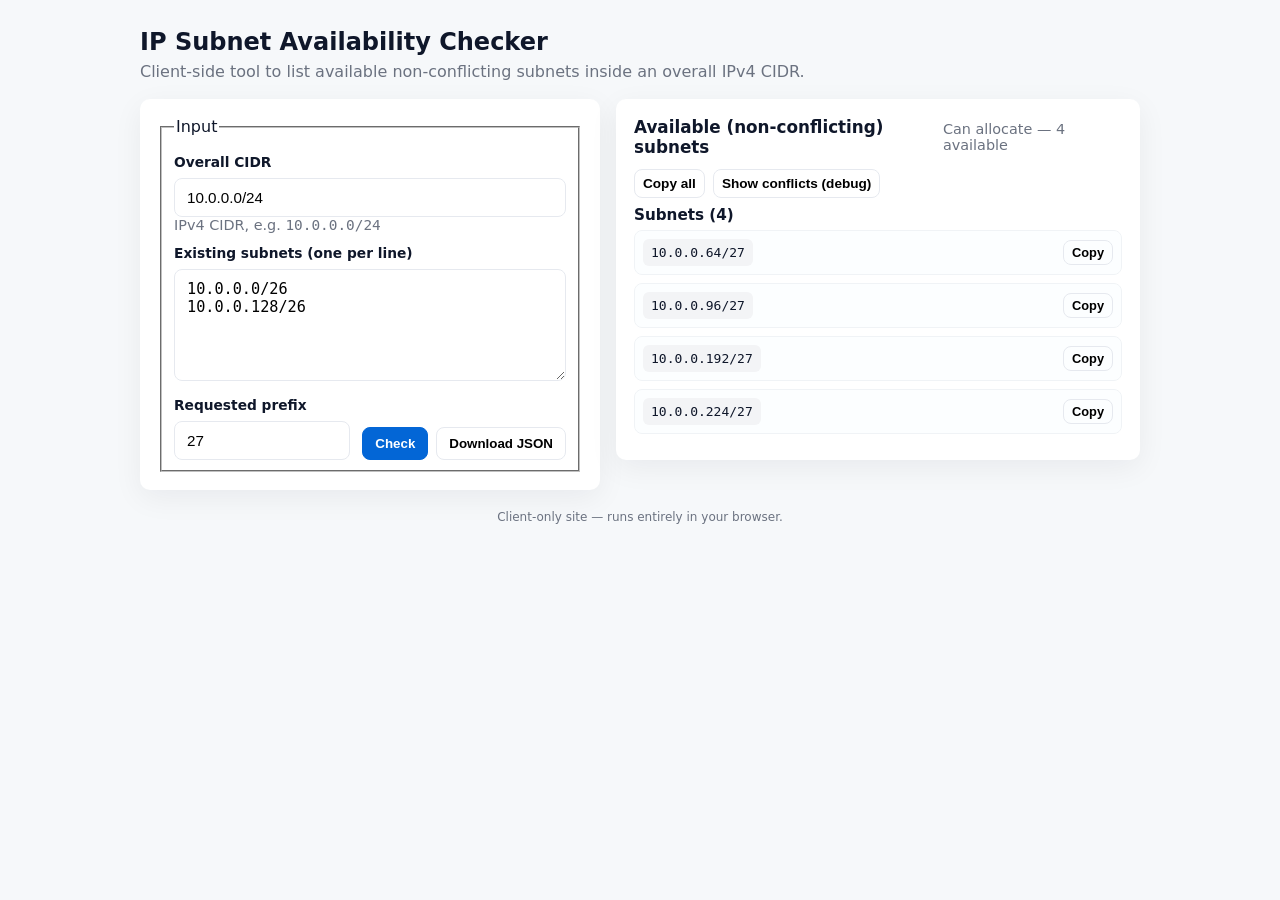
==== docs/index.html @ 4e76cd0f "updates" ====
<!doctype html>
<html lang="en">
<head>
  <meta charset="utf-8" />
  <title>IP Subnet Availability Checker</title>
  <meta name="viewport" content="width=device-width,initial-scale=1" />
  <link rel="stylesheet" href="style.css">
</head>
<body>
  <main class="container" role="main">
    <header class="header">
      <h1>IP Subnet Availability Checker</h1>
      <p class="lead">Client-side tool to list available non-conflicting subnets inside an overall IPv4 CIDR.</p>
    </header>

    <section class="grid">
      <form id="check-form" class="card form-card" novalidate>
        <fieldset>
          <legend>Input</legend>

          <label for="overall">Overall CIDR</label>
          <input id="overall" name="overall" type="text" inputmode="text" required
                 placeholder="10.0.0.0/24"
                 value="10.0.0.0/24"
                 aria-describedby="overall-help" />

          <div id="overall-help" class="muted">IPv4 CIDR, e.g. <code>10.0.0.0/24</code></div>

          <label for="existing">Existing subnets (one per line)</label>
          <textarea id="existing" name="existing" rows="5" placeholder="10.0.0.0/26\n10.0.0.128/26">10.0.0.0/26
10.0.0.128/26</textarea>

          <div class="row">
            <div style="flex:1">
              <label for="prefix">Requested prefix</label>
              <input id="prefix" name="prefix" type="number" min="0" max="32" required placeholder="26" value="27" />
            </div>

            <div class="actions-inline">
              <button id="ajax-check" type="button" class="btn primary">Check</button>
              <button id="download-json" type="button" class="btn">Download JSON</button>
            </div>
          </div>

          <div id="form-error" class="error" role="alert" aria-live="polite" style="display:none;"></div>
        </fieldset>
      </form>

      <aside id="results-card" class="card results-card" aria-live="polite">
        <div class="results-header">
          <h2>Available (non-conflicting) subnets</h2>
          <div id="summary" class="muted">No results yet</div>
        </div>

        <div id="spinner" class="spinner" aria-hidden="true" title="Loading" style="display:none;"></div>

        <div id="results-content" style="display:none;">
          <div class="result-actions">
            <button id="copy-all" class="btn small">Copy all</button>
            <button id="filter-toggle" class="btn small">Show conflicts (debug)</button>
          </div>

          <div id="available-section" class="available-section">
            <h3>Subnets (<span id="available-count">0</span>)</h3>
            <ul id="available-list" class="available-list" aria-live="polite"></ul>
          </div>

          <div id="debug-section" class="available-section" style="display:none;">
            <h3>All candidates with collisions (debug)</h3>
            <ul id="debug-list" class="available-list" aria-live="polite"></ul>
          </div>

          <div id="json-section" class="json-section" style="display:none;">
            <pre id="json-pre" class="json-pre"></pre>
          </div>
        </div>
      </aside>
    </section>

    <footer class="footer muted">
      <small>Client-only site — runs entirely in your browser.</small>
    </footer>
  </main>

  <script src="app.js"></script>
</body>
</html>
---- docs/style.css ----
:root{
  --max-width:1000px;
  --bg:#f6f8fa;
  --card:#ffffff;
  --muted:#6b7280;
  --accent:#0366d6;
  --accent-strong:#024a9d;
  --danger:#b00020;
  --radius:10px;
  --gap:16px;
  --shadow: 0 8px 30px rgba(16,24,40,0.06);
  --code-bg:#f3f4f6;
}

*{box-sizing:border-box}
body{
  margin:0;
  font-family: Inter, system-ui, -apple-system, "Segoe UI", Roboto, "Helvetica Neue", Arial;
  background:var(--bg);
  color:#0f172a;
  padding:28px 20px;
}

.container{
  max-width:var(--max-width);
  margin:0 auto;
}

.header{margin-bottom:18px}
.header h1{margin:0;font-size:1.5rem}
.lead{margin:6px 0 0;color:var(--muted)}

.grid{
  display:grid;
  grid-template-columns: 1fr;
  gap:var(--gap);
  align-items:start;
}

@media(min-width:920px){
  .grid{
    grid-template-columns: 460px 1fr;
  }
}

.card{
  background:var(--card);
  border-radius:var(--radius);
  box-shadow:var(--shadow);
  padding:18px;
  overflow:hidden;
}

.form-card label{display:block;margin-top:12px;font-weight:600;font-size:0.86rem}
.form-card input[type="text"],
.form-card input[type="number"],
.form-card textarea{
  width:100%;
  padding:10px 12px;
  margin-top:8px;
  border-radius:8px;
  border:1px solid #e6e9ef;
  background:#fff;
  font-size:0.95rem;
}

.row{display:flex;gap:12px;align-items:flex-end}
.actions-inline{display:flex;gap:8px;align-items:center}
.btn{
  display:inline-flex;
  align-items:center;
  gap:8px;
  padding:8px 12px;
  border-radius:8px;
  border:1px solid #e6e9ef;
  background:transparent;
  cursor:pointer;
  font-weight:600;
}
.btn.primary, .btn.primary:focus, .btn.primary:hover{background:var(--accent);color:white;border-color:var(--accent)}
.btn.small{padding:6px 8px;font-size:0.85rem}
.btn.tiny{padding:4px 8px;font-size:0.8rem}
.muted{color:var(--muted);font-size:0.9rem}

.results-header{display:flex;justify-content:space-between;align-items:center}
.results-header h2{margin:0;font-size:1.05rem}
.result-actions{display:flex;gap:8px;margin:12px 0 8px}

.available-section h3{margin:8px 0 6px;font-size:0.95rem}
.available-list{list-style:none;padding:0;margin:0}
.available-item{display:flex;justify-content:space-between;align-items:center;padding:8px;border-radius:8px;border:1px solid #f0f3f6;margin-bottom:8px;background:#fcfeff}
.available-item code{background:var(--code-bg);padding:6px 8px;border-radius:6px}
.none{color:var(--muted);padding:8px}

/* Json styling */
.json-section{margin-top:12px;background:#0b1221;color:#e6eef8;border-radius:8px;padding:12px;overflow:auto}
.json-pre{white-space:pre-wrap;font-family:ui-monospace, SFMono-Regular, Menlo, Monaco, "Roboto Mono", monospace;font-size:0.85rem; color:#dbeafe}

/* spinner */
.spinner{
  width:36px;height:36px;border-radius:50%;
  border:4px solid rgba(3,102,214,0.15);
  border-top-color:var(--accent);
  animation:spin 1s linear infinite;margin:12px auto;
}
@keyframes spin{to{transform:rotate(360deg)}}

/* errors */
.error{background:#fff1f2;border:1px solid #fca5a5;color:var(--danger);padding:8px;border-radius:8px;margin-top:12px}

/* footer */
.footer{margin-top:18px;text-align:center}

/* small helpers */
.code{background:var(--code-bg);padding:4px 8px;border-radius:6px}
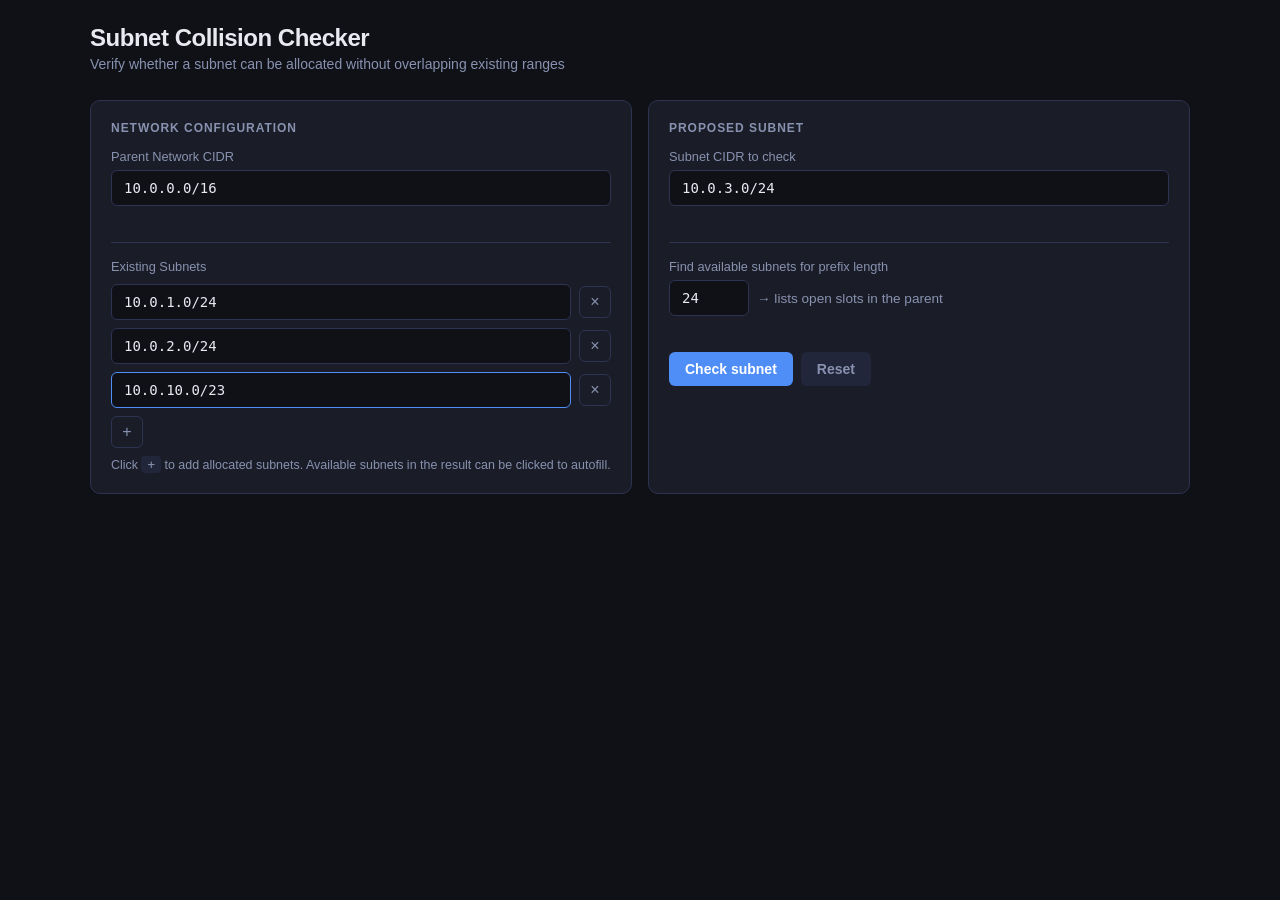
==== commit 1a3a8e0b: "swap for claude creation" ====
--- a/docs/index.html
+++ b/docs/index.html
@@ -1,87 +1,718 @@
-<!doctype html>
+<!DOCTYPE html>
 <html lang="en">
 <head>
-  <meta charset="utf-8" />
-  <title>IP Subnet Availability Checker</title>
-  <meta name="viewport" content="width=device-width,initial-scale=1" />
-  <link rel="stylesheet" href="style.css">
+  <meta charset="UTF-8">
+  <meta name="viewport" content="width=device-width, initial-scale=1.0">
+  <title>Subnet Collision Checker</title>
+  <style>
+    *, *::before, *::after { box-sizing: border-box; margin: 0; padding: 0; }
+
+    :root {
+      --bg: #0f1117;
+      --surface: #1a1d27;
+      --surface2: #22263a;
+      --border: #2e3352;
+      --accent: #4f8ef7;
+      --accent-dim: #2d5099;
+      --green: #3dd68c;
+      --green-dim: #1a5c3d;
+      --red: #f75f5f;
+      --red-dim: #5c1a1a;
+      --yellow: #f7c948;
+      --yellow-dim: #5c4a1a;
+      --text: #e8eaf0;
+      --text-dim: #8892b0;
+      --font: 'SF Mono', 'Fira Code', 'Consolas', monospace;
+    }
+
+    body {
+      font-family: -apple-system, BlinkMacSystemFont, 'Segoe UI', sans-serif;
+      background: var(--bg);
+      color: var(--text);
+      min-height: 100vh;
+      padding: 24px 16px;
+    }
+
+    h1 {
+      font-size: 1.5rem;
+      font-weight: 700;
+      letter-spacing: -0.02em;
+      margin-bottom: 4px;
+    }
+
+    .subtitle {
+      color: var(--text-dim);
+      font-size: 0.875rem;
+      margin-bottom: 28px;
+    }
+
+    .grid {
+      display: grid;
+      grid-template-columns: 1fr 1fr;
+      gap: 16px;
+      max-width: 1100px;
+      margin: 0 auto;
+    }
+
+    @media (max-width: 720px) { .grid { grid-template-columns: 1fr; } }
+
+    .card {
+      background: var(--surface);
+      border: 1px solid var(--border);
+      border-radius: 10px;
+      padding: 20px;
+    }
+
+    .card-title {
+      font-size: 0.75rem;
+      font-weight: 600;
+      text-transform: uppercase;
+      letter-spacing: 0.08em;
+      color: var(--text-dim);
+      margin-bottom: 14px;
+    }
+
+    label {
+      display: block;
+      font-size: 0.8rem;
+      color: var(--text-dim);
+      margin-bottom: 6px;
+    }
+
+    input[type="text"] {
+      width: 100%;
+      background: var(--bg);
+      border: 1px solid var(--border);
+      border-radius: 6px;
+      padding: 9px 12px;
+      color: var(--text);
+      font-family: var(--font);
+      font-size: 0.875rem;
+      outline: none;
+      transition: border-color 0.15s;
+    }
+
+    input[type="text"]:focus { border-color: var(--accent); }
+    input[type="text"].error { border-color: var(--red); }
+    input[type="text"].valid { border-color: var(--green); }
+
+    .input-error {
+      font-size: 0.75rem;
+      color: var(--red);
+      margin-top: 4px;
+      min-height: 16px;
+    }
+
+    .subnet-row {
+      display: flex;
+      gap: 8px;
+      align-items: center;
+      margin-bottom: 8px;
+    }
+
+    .subnet-row input { flex: 1; }
+
+    .btn-icon {
+      background: none;
+      border: 1px solid var(--border);
+      border-radius: 6px;
+      width: 32px;
+      height: 32px;
+      cursor: pointer;
+      color: var(--text-dim);
+      font-size: 1rem;
+      display: flex;
+      align-items: center;
+      justify-content: center;
+      transition: all 0.15s;
+      flex-shrink: 0;
+    }
+
+    .btn-icon:hover { border-color: var(--red); color: var(--red); }
+    .btn-icon.add:hover { border-color: var(--green); color: var(--green); }
+
+    .btn {
+      display: inline-flex;
+      align-items: center;
+      gap: 6px;
+      background: var(--accent);
+      color: #fff;
+      border: none;
+      border-radius: 6px;
+      padding: 9px 16px;
+      font-size: 0.875rem;
+      font-weight: 600;
+      cursor: pointer;
+      transition: opacity 0.15s;
+    }
+
+    .btn:hover { opacity: 0.85; }
+    .btn.secondary { background: var(--surface2); color: var(--text-dim); }
+    .btn.secondary:hover { color: var(--text); opacity: 1; }
+
+    .btn-row { display: flex; gap: 8px; margin-top: 16px; flex-wrap: wrap; }
+
+    /* Result panel */
+    .result-card {
+      grid-column: 1 / -1;
+    }
+
+    .result-hidden { display: none; }
+
+    .result-banner {
+      display: flex;
+      align-items: center;
+      gap: 12px;
+      padding: 14px 16px;
+      border-radius: 8px;
+      margin-bottom: 16px;
+      font-weight: 600;
+    }
+
+    .result-banner.ok   { background: var(--green-dim);  color: var(--green); border: 1px solid #2a7a50; }
+    .result-banner.fail { background: var(--red-dim);    color: var(--red);   border: 1px solid #7a2a2a; }
+    .result-banner.warn { background: var(--yellow-dim); color: var(--yellow);border: 1px solid #7a6020; }
+
+    .result-banner .icon { font-size: 1.3rem; }
+
+    .checks { list-style: none; display: flex; flex-direction: column; gap: 6px; margin-bottom: 16px; }
+
+    .check-item {
+      display: flex;
+      align-items: flex-start;
+      gap: 10px;
+      font-size: 0.875rem;
+      padding: 8px 12px;
+      border-radius: 6px;
+      background: var(--surface2);
+    }
+
+    .check-item .dot {
+      width: 8px; height: 8px;
+      border-radius: 50%;
+      margin-top: 5px;
+      flex-shrink: 0;
+    }
+
+    .check-item.pass .dot { background: var(--green); }
+    .check-item.fail .dot { background: var(--red); }
+    .check-item.info .dot { background: var(--accent); }
+
+    .check-item .label { flex: 1; }
+    .check-item .mono  { font-family: var(--font); color: var(--text-dim); font-size: 0.8rem; }
+
+    /* Visual map */
+    .map-title { font-size: 0.75rem; color: var(--text-dim); margin-bottom: 8px; }
+
+    .map-container {
+      position: relative;
+      height: 48px;
+      background: var(--bg);
+      border: 1px solid var(--border);
+      border-radius: 6px;
+      overflow: hidden;
+      margin-bottom: 12px;
+    }
+
+    .map-bar {
+      position: absolute;
+      top: 6px; bottom: 6px;
+      border-radius: 4px;
+      display: flex;
+      align-items: center;
+      justify-content: center;
+      font-size: 0.7rem;
+      font-family: var(--font);
+      white-space: nowrap;
+      overflow: hidden;
+      transition: opacity 0.2s;
+    }
+
+    .map-bar.existing  { background: var(--accent-dim); color: var(--accent); border: 1px solid var(--accent); }
+    .map-bar.proposed.ok   { background: var(--green-dim);  color: var(--green); border: 1px solid var(--green); }
+    .map-bar.proposed.fail { background: var(--red-dim);    color: var(--red);   border: 1px solid var(--red); }
+
+    .map-legend { display: flex; gap: 16px; flex-wrap: wrap; }
+    .legend-item { display: flex; align-items: center; gap: 6px; font-size: 0.75rem; color: var(--text-dim); }
+    .legend-dot  { width: 10px; height: 10px; border-radius: 3px; }
+
+    /* Available subnets */
+    .avail-section { margin-top: 16px; }
+    .avail-title { font-size: 0.8rem; color: var(--text-dim); margin-bottom: 8px; }
+    .avail-grid { display: flex; flex-wrap: wrap; gap: 6px; }
+    .avail-chip {
+      background: var(--green-dim);
+      color: var(--green);
+      border: 1px solid #2a7a50;
+      border-radius: 20px;
+      padding: 3px 10px;
+      font-family: var(--font);
+      font-size: 0.78rem;
+      cursor: pointer;
+      transition: opacity 0.15s;
+    }
+    .avail-chip:hover { opacity: 0.7; }
+    .avail-more { color: var(--text-dim); font-size: 0.78rem; align-self: center; }
+
+    .section-sep { border: none; border-top: 1px solid var(--border); margin: 16px 0; }
+
+    /* Info tooltip */
+    .info { font-size: 0.78rem; color: var(--text-dim); margin-top: 8px; }
+    .tag  { display: inline-block; background: var(--surface2); border-radius: 4px; padding: 1px 6px; font-family: var(--font); }
+  </style>
 </head>
 <body>
-  <main class="container" role="main">
-    <header class="header">
-      <h1>IP Subnet Availability Checker</h1>
-      <p class="lead">Client-side tool to list available non-conflicting subnets inside an overall IPv4 CIDR.</p>
-    </header>
-
-    <section class="grid">
-      <form id="check-form" class="card form-card" novalidate>
-        <fieldset>
-          <legend>Input</legend>
-
-          <label for="overall">Overall CIDR</label>
-          <input id="overall" name="overall" type="text" inputmode="text" required
-                 placeholder="10.0.0.0/24"
-                 value="10.0.0.0/24"
-                 aria-describedby="overall-help" />
-
-          <div id="overall-help" class="muted">IPv4 CIDR, e.g. <code>10.0.0.0/24</code></div>
-
-          <label for="existing">Existing subnets (one per line)</label>
-          <textarea id="existing" name="existing" rows="5" placeholder="10.0.0.0/26\n10.0.0.128/26">10.0.0.0/26
-10.0.0.128/26</textarea>
-
-          <div class="row">
-            <div style="flex:1">
-              <label for="prefix">Requested prefix</label>
-              <input id="prefix" name="prefix" type="number" min="0" max="32" required placeholder="26" value="27" />
-            </div>
-
-            <div class="actions-inline">
-              <button id="ajax-check" type="button" class="btn primary">Check</button>
-              <button id="download-json" type="button" class="btn">Download JSON</button>
-            </div>
-          </div>
-
-          <div id="form-error" class="error" role="alert" aria-live="polite" style="display:none;"></div>
-        </fieldset>
-      </form>
-
-      <aside id="results-card" class="card results-card" aria-live="polite">
-        <div class="results-header">
-          <h2>Available (non-conflicting) subnets</h2>
-          <div id="summary" class="muted">No results yet</div>
+
+<div style="max-width:1100px;margin:0 auto">
+  <h1>Subnet Collision Checker</h1>
+  <p class="subtitle">Verify whether a subnet can be allocated without overlapping existing ranges</p>
+
+  <div class="grid">
+
+    <!-- Left: Parent + Existing -->
+    <div class="card">
+      <div class="card-title">Network Configuration</div>
+
+      <label>Parent Network CIDR</label>
+      <input type="text" id="parent-cidr" placeholder="e.g. 10.0.0.0/8" autocomplete="off" spellcheck="false">
+      <div class="input-error" id="parent-err"></div>
+
+      <hr class="section-sep">
+
+      <label style="margin-bottom:10px">Existing Subnets</label>
+      <div id="subnet-list"></div>
+
+      <button class="btn-icon add" id="add-subnet-btn" title="Add subnet" style="margin-top:4px">+</button>
+      <div class="info">Click <span class="tag">+</span> to add allocated subnets. Available subnets in the result can be clicked to autofill.</div>
+    </div>
+
+    <!-- Right: Proposed -->
+    <div class="card">
+      <div class="card-title">Proposed Subnet</div>
+
+      <label>Subnet CIDR to check</label>
+      <input type="text" id="proposed-cidr" placeholder="e.g. 10.1.0.0/24" autocomplete="off" spellcheck="false">
+      <div class="input-error" id="proposed-err"></div>
+
+      <hr class="section-sep">
+
+      <label>Find available subnets for prefix length</label>
+      <div style="display:flex;gap:8px;align-items:center">
+        <input type="text" id="find-prefix" placeholder="e.g. 24" style="width:80px" autocomplete="off">
+        <span style="color:var(--text-dim);font-size:0.85rem">→ lists open slots in the parent</span>
+      </div>
+      <div class="input-error" id="find-err"></div>
+
+      <div class="btn-row">
+        <button class="btn" id="check-btn">Check subnet</button>
+        <button class="btn secondary" id="reset-btn">Reset</button>
+      </div>
+    </div>
+
+    <!-- Result -->
+    <div class="card result-card result-hidden" id="result-card">
+      <div class="card-title">Result</div>
+
+      <div class="result-banner" id="result-banner">
+        <span class="icon" id="result-icon"></span>
+        <span id="result-msg"></span>
+      </div>
+
+      <ul class="checks" id="checks-list"></ul>
+
+      <div id="map-section" class="result-hidden">
+        <div class="map-title">Address space map (relative to parent network)</div>
+        <div class="map-container" id="map-container"></div>
+        <div class="map-legend">
+          <div class="legend-item"><div class="legend-dot" style="background:var(--accent)"></div>Existing subnet</div>
+          <div class="legend-item"><div class="legend-dot" style="background:var(--green)"></div>Proposed (no collision)</div>
+          <div class="legend-item"><div class="legend-dot" style="background:var(--red)"></div>Proposed (collision)</div>
         </div>
-
-        <div id="spinner" class="spinner" aria-hidden="true" title="Loading" style="display:none;"></div>
-
-        <div id="results-content" style="display:none;">
-          <div class="result-actions">
-            <button id="copy-all" class="btn small">Copy all</button>
-            <button id="filter-toggle" class="btn small">Show conflicts (debug)</button>
-          </div>
-
-          <div id="available-section" class="available-section">
-            <h3>Subnets (<span id="available-count">0</span>)</h3>
-            <ul id="available-list" class="available-list" aria-live="polite"></ul>
-          </div>
-
-          <div id="debug-section" class="available-section" style="display:none;">
-            <h3>All candidates with collisions (debug)</h3>
-            <ul id="debug-list" class="available-list" aria-live="polite"></ul>
-          </div>
-
-          <div id="json-section" class="json-section" style="display:none;">
-            <pre id="json-pre" class="json-pre"></pre>
-          </div>
-        </div>
-      </aside>
-    </section>
-
-    <footer class="footer muted">
-      <small>Client-only site — runs entirely in your browser.</small>
-    </footer>
-  </main>
-
-  <script src="app.js"></script>
+      </div>
+
+      <div id="avail-section" class="avail-section result-hidden">
+        <hr class="section-sep">
+        <div class="avail-title" id="avail-title">Available subnets</div>
+        <div class="avail-grid" id="avail-grid"></div>
+      </div>
+    </div>
+
+  </div>
+</div>
+
+<script>
+// ─── IP Math ──────────────────────────────────────────────────────────────────
+
+function ipToInt(ip) {
+  const parts = ip.split('.');
+  if (parts.length !== 4) return null;
+  let v = 0;
+  for (const p of parts) {
+    const n = parseInt(p, 10);
+    if (isNaN(n) || n < 0 || n > 255) return null;
+    v = (v * 256 + n) >>> 0;
+  }
+  return v >>> 0;
+}
+
+function intToIp(n) {
+  return [(n >>> 24) & 0xFF, (n >>> 16) & 0xFF, (n >>> 8) & 0xFF, n & 0xFF].join('.');
+}
+
+function parseCIDR(cidr) {
+  cidr = cidr.trim();
+  const slash = cidr.indexOf('/');
+  if (slash === -1) return null;
+  const ip = cidr.slice(0, slash);
+  const prefix = parseInt(cidr.slice(slash + 1), 10);
+  if (isNaN(prefix) || prefix < 0 || prefix > 32) return null;
+  const addr = ipToInt(ip);
+  if (addr === null) return null;
+  const mask   = prefix === 0 ? 0 : ((~0 << (32 - prefix)) >>> 0);
+  const network = (addr & mask) >>> 0;
+  const bcast   = (network | (~mask >>> 0)) >>> 0;
+  return { cidr, ip, prefix, addr, mask, network, bcast };
+}
+
+function overlaps(a, b) {
+  return a.network <= b.bcast && b.network <= a.bcast;
+}
+
+function contains(parent, child) {
+  return parent.network <= child.network && child.bcast <= parent.bcast;
+}
+
+function networkCIDR(n) {
+  const c = parseCIDR(n.cidr);
+  return intToIp(c.network) + '/' + c.prefix;
+}
+
+// Find up to `limit` available subnets of prefix length `plen` within parent, avoiding `existing`
+function findAvailable(parent, existing, plen, limit = 20) {
+  if (plen < parent.prefix || plen > 32) return [];
+  const size  = plen === 32 ? 1 : (1 << (32 - plen)) >>> 0;
+  const results = [];
+  let cursor = parent.network;
+
+  while (cursor <= parent.bcast && results.length < limit) {
+    // align cursor to subnet boundary
+    const aligned = (Math.floor(cursor / size) * size) >>> 0;
+    const candidate = {
+      network: aligned,
+      bcast: (aligned + size - 1) >>> 0,
+      prefix: plen,
+      cidr: intToIp(aligned) + '/' + plen,
+    };
+
+    if (candidate.bcast > parent.bcast) break;
+
+    const collision = existing.some(e => overlaps(e, candidate));
+    if (!collision) {
+      results.push(candidate.cidr);
+      cursor = (candidate.bcast + 1) >>> 0;
+    } else {
+      // skip past the conflicting existing subnet
+      const blocker = existing.find(e => overlaps(e, candidate));
+      cursor = blocker ? (blocker.bcast + 1) >>> 0 : (candidate.bcast + 1) >>> 0;
+    }
+
+    if (cursor === 0) break; // wrapped around
+  }
+  return results;
+}
+
+// ─── State ────────────────────────────────────────────────────────────────────
+
+let subnetCount = 0;
+
+function addSubnetRow(value = '') {
+  const list = document.getElementById('subnet-list');
+  const id = ++subnetCount;
+  const row = document.createElement('div');
+  row.className = 'subnet-row';
+  row.dataset.id = id;
+  row.innerHTML = `
+    <input type="text" id="subnet-${id}" placeholder="e.g. 10.0.1.0/24" autocomplete="off" spellcheck="false" value="${value}">
+    <button class="btn-icon" title="Remove" onclick="removeRow(${id})">×</button>
+  `;
+  list.appendChild(row);
+  document.getElementById(`subnet-${id}`).focus();
+}
+
+function removeRow(id) {
+  const row = document.querySelector(`.subnet-row[data-id="${id}"]`);
+  if (row) row.remove();
+}
+
+function getSubnets() {
+  return [...document.querySelectorAll('#subnet-list input')].map(i => i.value.trim()).filter(Boolean);
+}
+
+// ─── Validation helpers ───────────────────────────────────────────────────────
+
+function setValid(inputId, errId, ok, msg = '') {
+  const el = document.getElementById(inputId);
+  const err = document.getElementById(errId);
+  el.classList.toggle('error', !ok && msg !== '');
+  el.classList.toggle('valid', ok);
+  err.textContent = ok ? '' : msg;
+  return ok;
+}
+
+// ─── Check ────────────────────────────────────────────────────────────────────
+
+function check() {
+  const parentRaw   = document.getElementById('parent-cidr').value.trim();
+  const proposedRaw = document.getElementById('proposed-cidr').value.trim();
+  const findPfxRaw  = document.getElementById('find-prefix').value.trim();
+
+  // --- Parse parent
+  const parent = parseCIDR(parentRaw);
+  if (!parent) {
+    setValid('parent-cidr', 'parent-err', false, 'Invalid CIDR (e.g. 10.0.0.0/8)');
+    return;
+  }
+  // Warn if address isn't canonical
+  const canonicalParent = intToIp(parent.network) + '/' + parent.prefix;
+  setValid('parent-cidr', 'parent-err', true);
+
+  // --- Parse existing subnets
+  const rawSubnets = getSubnets();
+  const existingParsed = rawSubnets.map(s => ({ raw: s, parsed: parseCIDR(s) }));
+  const badSubnet = existingParsed.find(e => !e.parsed);
+  if (badSubnet) {
+    showError(`Invalid existing subnet: "${badSubnet.raw}"`);
+    return;
+  }
+  const existing = existingParsed.map(e => e.parsed);
+
+  // --- Parse proposed
+  let proposed = null;
+  if (proposedRaw) {
+    proposed = parseCIDR(proposedRaw);
+    if (!proposed) {
+      setValid('proposed-cidr', 'proposed-err', false, 'Invalid CIDR');
+      return;
+    }
+    setValid('proposed-cidr', 'proposed-err', true);
+  }
+
+  // --- Parse find-prefix
+  let findPfx = null;
+  if (findPfxRaw) {
+    findPfx = parseInt(findPfxRaw, 10);
+    if (isNaN(findPfx) || findPfx < 0 || findPfx > 32) {
+      setValid('find-prefix', 'find-err', false, 'Must be 0–32');
+      return;
+    }
+    setValid('find-prefix', 'find-err', true);
+  }
+
+  // --- Run checks
+  const checks = [];
+  let overallOk = true;
+
+  if (proposed) {
+    // Check 1: canonical form
+    const canonicalProposed = intToIp(proposed.network) + '/' + proposed.prefix;
+    const isCanonical = canonicalProposed === proposedRaw || canonicalProposed === proposed.cidr.replace(/\s/g, '');
+    checks.push({
+      type: 'info',
+      label: 'Network address',
+      mono: canonicalProposed,
+    });
+
+    // Check 2: fits in parent
+    const fits = contains(parent, proposed);
+    if (!fits) overallOk = false;
+    checks.push({
+      type: fits ? 'pass' : 'fail',
+      label: fits
+        ? `Fits within parent network ${canonicalParent}`
+        : `Outside parent network ${canonicalParent}`,
+      mono: `${intToIp(proposed.network)} – ${intToIp(proposed.bcast)}`,
+    });
+
+    // Check 3: collision with each existing
+    const colliders = existing.filter(e => overlaps(e, proposed));
+    if (colliders.length > 0) overallOk = false;
+
+    if (colliders.length === 0) {
+      checks.push({
+        type: 'pass',
+        label: existing.length > 0
+          ? `No collision with ${existing.length} existing subnet${existing.length > 1 ? 's' : ''}`
+          : 'No existing subnets to conflict with',
+        mono: '',
+      });
+    } else {
+      for (const c of colliders) {
+        const cCanon = intToIp(c.network) + '/' + c.prefix;
+        checks.push({ type: 'fail', label: `Overlaps with ${cCanon}`, mono: `${intToIp(c.network)} – ${intToIp(c.bcast)}` });
+      }
+    }
+
+    // Check 4: prefix size
+    const hostBits = 32 - proposed.prefix;
+    const hosts = hostBits > 1 ? (Math.pow(2, hostBits) - 2) : (hostBits === 1 ? 0 : 1);
+    checks.push({ type: 'info', label: `Subnet size: /${proposed.prefix} → ${hosts.toLocaleString()} usable host${hosts !== 1 ? 's' : ''}`, mono: '' });
+
+    showResult(overallOk, checks, parent, existing, proposed, findPfx);
+  } else if (findPfx !== null) {
+    // Just find available
+    showResult(null, [], parent, existing, null, findPfx);
+  } else {
+    setValid('proposed-cidr', 'proposed-err', false, 'Enter a subnet CIDR to check, or a prefix length to find available subnets');
+  }
+}
+
+function showError(msg) {
+  const card = document.getElementById('result-card');
+  card.classList.remove('result-hidden');
+  document.getElementById('result-banner').className = 'result-banner fail';
+  document.getElementById('result-icon').textContent = '✕';
+  document.getElementById('result-msg').textContent = msg;
+  document.getElementById('checks-list').innerHTML = '';
+  document.getElementById('map-section').classList.add('result-hidden');
+  document.getElementById('avail-section').classList.add('result-hidden');
+}
+
+function showResult(ok, checks, parent, existing, proposed, findPfx) {
+  const card    = document.getElementById('result-card');
+  const banner  = document.getElementById('result-banner');
+  const icon    = document.getElementById('result-icon');
+  const msg     = document.getElementById('result-msg');
+  const list    = document.getElementById('checks-list');
+  const mapSec  = document.getElementById('map-section');
+  const mapCont = document.getElementById('map-container');
+  const availSec= document.getElementById('avail-section');
+  const availGrid= document.getElementById('avail-grid');
+  const availTitle= document.getElementById('avail-title');
+
+  card.classList.remove('result-hidden');
+
+  if (proposed !== null) {
+    banner.className = 'result-banner ' + (ok ? 'ok' : 'fail');
+    icon.textContent  = ok ? '✓' : '✕';
+    msg.textContent   = ok
+      ? 'Subnet can be created — no collisions detected.'
+      : 'Subnet cannot be created — collision or out-of-range.';
+  } else {
+    banner.className = 'result-banner warn';
+    icon.textContent = '⊙';
+    msg.textContent  = 'Showing available subnets only (no proposed CIDR entered).';
+  }
+
+  // Render checks
+  list.innerHTML = '';
+  for (const c of checks) {
+    const li = document.createElement('li');
+    li.className = 'check-item ' + c.type;
+    li.innerHTML = `<span class="dot"></span><span class="label">${c.label}</span>${c.mono ? `<span class="mono">${c.mono}</span>` : ''}`;
+    list.appendChild(li);
+  }
+
+  // Visual map
+  if (proposed) {
+    mapSec.classList.remove('result-hidden');
+    mapCont.innerHTML = '';
+    const parentSize = parent.bcast - parent.network + 1;
+
+    function toPercent(addr, width) {
+      const start = Math.max(0, ((addr - parent.network) / parentSize) * 100);
+      const end   = Math.min(100, start + (width / parentSize) * 100);
+      return { left: start.toFixed(4) + '%', width: Math.max(0.3, end - start).toFixed(4) + '%' };
+    }
+
+    for (const e of existing) {
+      const p = toPercent(e.network, e.bcast - e.network + 1);
+      const bar = document.createElement('div');
+      bar.className = 'map-bar existing';
+      bar.style.left = p.left; bar.style.width = p.width;
+      bar.title = intToIp(e.network) + '/' + e.prefix;
+      bar.textContent = parseFloat(p.width) > 4 ? ('/' + e.prefix) : '';
+      mapCont.appendChild(bar);
+    }
+
+    const pp = toPercent(proposed.network, proposed.bcast - proposed.network + 1);
+    const pBar = document.createElement('div');
+    pBar.className = 'map-bar proposed ' + (ok ? 'ok' : 'fail');
+    pBar.style.left = pp.left; pBar.style.width = pp.width;
+    pBar.title = intToIp(proposed.network) + '/' + proposed.prefix;
+    pBar.textContent = parseFloat(pp.width) > 4 ? ('/' + proposed.prefix) : '';
+    mapCont.appendChild(pBar);
+  } else {
+    mapSec.classList.add('result-hidden');
+  }
+
+  // Available subnets
+  if (findPfx !== null) {
+    availSec.classList.remove('result-hidden');
+    availGrid.innerHTML = '';
+    const available = findAvailable(parent, existing, findPfx, 30);
+    availTitle.textContent = `Available /${findPfx} subnets in ${intToIp(parent.network)}/${parent.prefix}`;
+
+    if (available.length === 0) {
+      availGrid.innerHTML = '<span style="color:var(--text-dim);font-size:0.875rem">No available subnets found.</span>';
+    } else {
+      const shown = available.slice(0, 20);
+      for (const s of shown) {
+        const chip = document.createElement('button');
+        chip.className = 'avail-chip';
+        chip.textContent = s;
+        chip.title = 'Click to use as proposed subnet';
+        chip.onclick = () => {
+          document.getElementById('proposed-cidr').value = s;
+          check();
+        };
+        availGrid.appendChild(chip);
+      }
+      if (available.length === 20) {
+        const more = document.createElement('span');
+        more.className = 'avail-more';
+        more.textContent = '+ more…';
+        availGrid.appendChild(more);
+      }
+    }
+  } else {
+    availSec.classList.add('result-hidden');
+  }
+
+  card.scrollIntoView({ behavior: 'smooth', block: 'nearest' });
+}
+
+// ─── Wire up ──────────────────────────────────────────────────────────────────
+
+document.getElementById('add-subnet-btn').addEventListener('click', () => addSubnetRow());
+document.getElementById('check-btn').addEventListener('click', check);
+
+document.getElementById('reset-btn').addEventListener('click', () => {
+  document.getElementById('parent-cidr').value = '';
+  document.getElementById('proposed-cidr').value = '';
+  document.getElementById('find-prefix').value = '';
+  document.getElementById('subnet-list').innerHTML = '';
+  subnetCount = 0;
+  ['parent-err','proposed-err','find-err'].forEach(id => document.getElementById(id).textContent = '');
+  ['parent-cidr','proposed-cidr','find-prefix'].forEach(id => {
+    document.getElementById(id).classList.remove('error','valid');
+  });
+  document.getElementById('result-card').classList.add('result-hidden');
+});
+
+// Enter key triggers check
+document.addEventListener('keydown', e => {
+  if (e.key === 'Enter' && !e.shiftKey) check();
+});
+
+// Seed with a useful example
+(function seed() {
+  document.getElementById('parent-cidr').value = '10.0.0.0/16';
+  addSubnetRow('10.0.1.0/24');
+  addSubnetRow('10.0.2.0/24');
+  addSubnetRow('10.0.10.0/23');
+  document.getElementById('proposed-cidr').value = '10.0.3.0/24';
+  document.getElementById('find-prefix').value = '24';
+})();
+</script>
 </body>
-</html>+</html>
